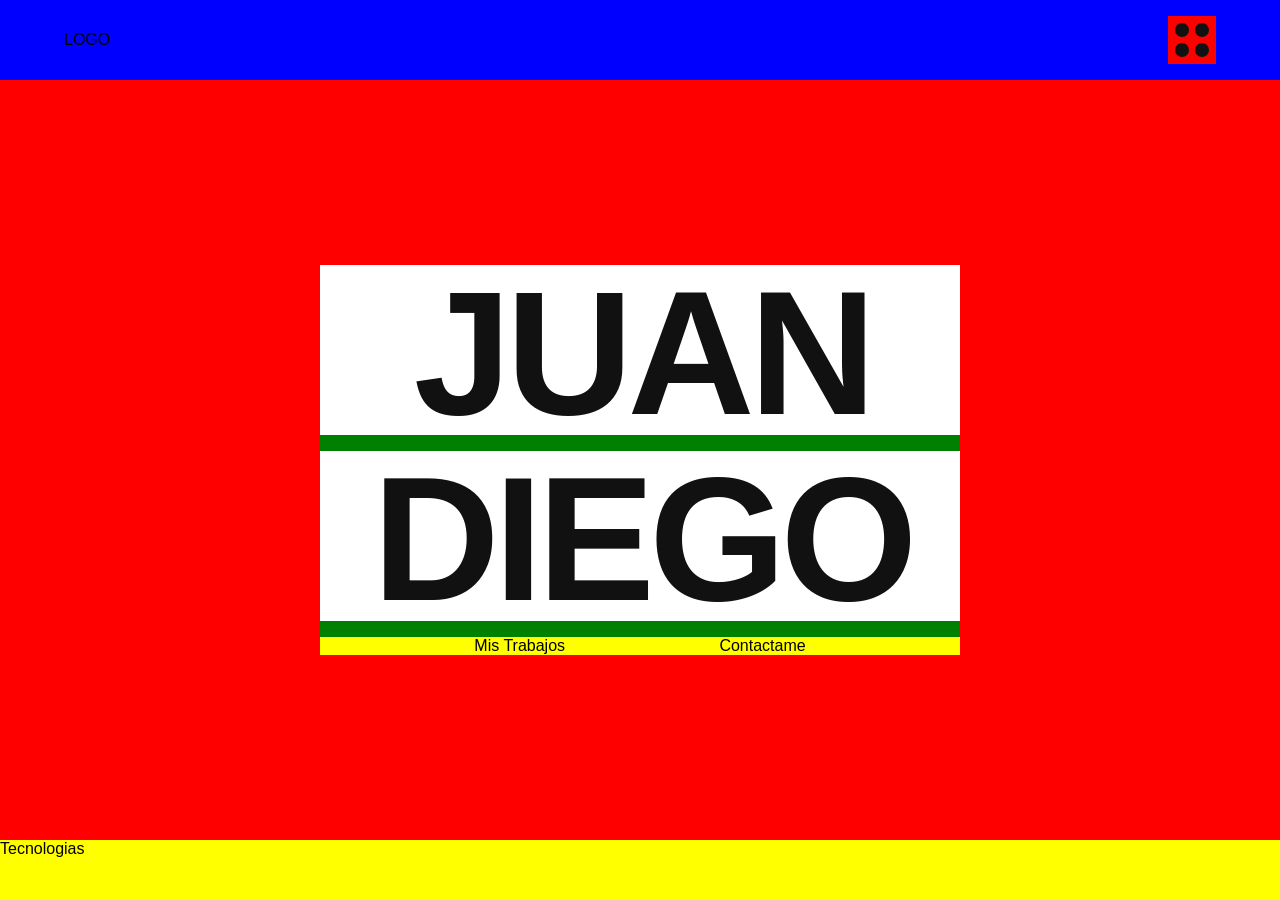
==== sin-framework/index.html @ 3282c0d7 "sin framework icono menu" ====
<!DOCTYPE html>
<html lang="es-CO">

<head>
    <meta charset="UTF-8">
    <meta name="viewport" content="width=device-width, initial-scale=1.0">
    <title>Portafolio</title>
    <!-- CSS personalizado -->
    <link rel="stylesheet" href="css/custom.css">
    <link rel="stylesheet" href="css/menuStyle.css">
</head>

<body>
    <header>
        <div id="logo">
            <p>LOGO</p>
        </div>
        <div id="icono-menu">
            <span class="circle-left-top"></span>
            <span class="circle-right-top"></span>
            <span class="circle-left-bottom"></span>
            <span class="circle-right-bottom"></span>
        </div>
    </header>
    <div class="container">
        <div class="home">
            <div class="letras letras-top">
                <div>J</div>
                <div>U</div>
                <div>A</div>
                <div>N</div>
            </div>
            <div class="letras letras-bottom">
                <div>D</div>
                <div>I</div>
                <div>E</div>
                <div>G</div>
                <div>O</div>
            </div>
            <div class="opciones-home">
                <div>Mis Trabajos</div>
                <div>Contactame</div>
            </div>
        </div>
    </div>
    <footer>
        <p>Tecnologias</p>
    </footer>
</body>

</html>
---- sin-framework/css/custom.css ----
* {
    margin: 0;
    padding: 0;
    box-sizing: border-box;
    font-family: 'Arial', sans-serif;
}

header {
    height: 80px;
    background-color: blue;
    padding: 0 5%;
    display: flex;
    justify-content: space-between;
    align-items: center;
}

.container {
    height: calc(100vh - 80px - 60px);
    width: 100vw;
    background-color: red;

    display: flex;
    justify-content: center;
    align-items: center;
}

.home {
    height: 390px;
    width: 50%;
    background-color: green;

    display: flex;
    flex-direction: column;
    justify-content: center;
    align-items: center;
    gap: 1rem;
}

.letras {
    height: 100%;
    width: 100%;
    background-color: white;

    text-align: center;
    overflow: hidden;
}

.letras div {
    
    font-size: 11rem;
    line-height: 1;
    
    font-weight: 900;
    letter-spacing: -10px;
    color: #111;

    display: inline-block;
}

.opciones-home {
    background-color: yellow;
    width: 100%;
    display: flex;
    justify-content: space-evenly;
    align-items: center;
}

footer {
    height: 60px;
    width: 100vw;
    background-color: yellow;
    position: absolute;
}
---- sin-framework/css/menuStyle.css ----
#icono-menu {
    width: 48px;
    height: 48px;
    position: relative;
    cursor: pointer;
    background-color: red;
}

#icono-menu span {
    position: absolute;
    width: 14px;
    height: 14px;
    border-radius: 50%;
    background-color: #111;

    transform-origin: center;
    transition: transform 0.5s cubic-bezier(.3, .9, .3, .9);
}

/* Posiciones iniciales */
.circle-left-top {
    top: 7px;
    left: 7px;
}

.circle-right-top {
    top: 7px;
    right: 7px;
}

.circle-left-bottom {
    bottom: 7px;
    left: 7px;
}

.circle-right-bottom {
    bottom: 7px;
    right: 7px;
}

/* Animación con el Hover */
#icono-menu:hover .circle-left-top {
    transition-delay: 0.025s;
    transform: translate(142%, 142%);
}

#icono-menu:hover .circle-right-top {
    transition-delay: 0.05s;
    transform: translate(-142%, 142%);
}

#icono-menu:hover .circle-left-bottom {
    transition-delay: 0s;
    transform: translate(142%, -142%);
}

#icono-menu:hover .circle-right-bottom {
    transition-delay: 0.075s;
    transform: translate(-142%, -142%);
}

/* Animación cuando se quita el Hover */
#icono-menu:not(:hover) .circle-left-top {
    transition-delay: 0.075s;
    transform: translate(0, 0);
}

#icono-menu:not(:hover) .circle-right-top {
    transition-delay: 0.05s;
    transform: translate(0, 0);
}

#icono-menu:not(:hover) .circle-left-bottom {
    transition-delay: 0s;
    transform: translate(0, 0);
}

#icono-menu:not(:hover) .circle-right-bottom {
    transition-delay: 0.075s;
    transform: translate(0, 0);
}
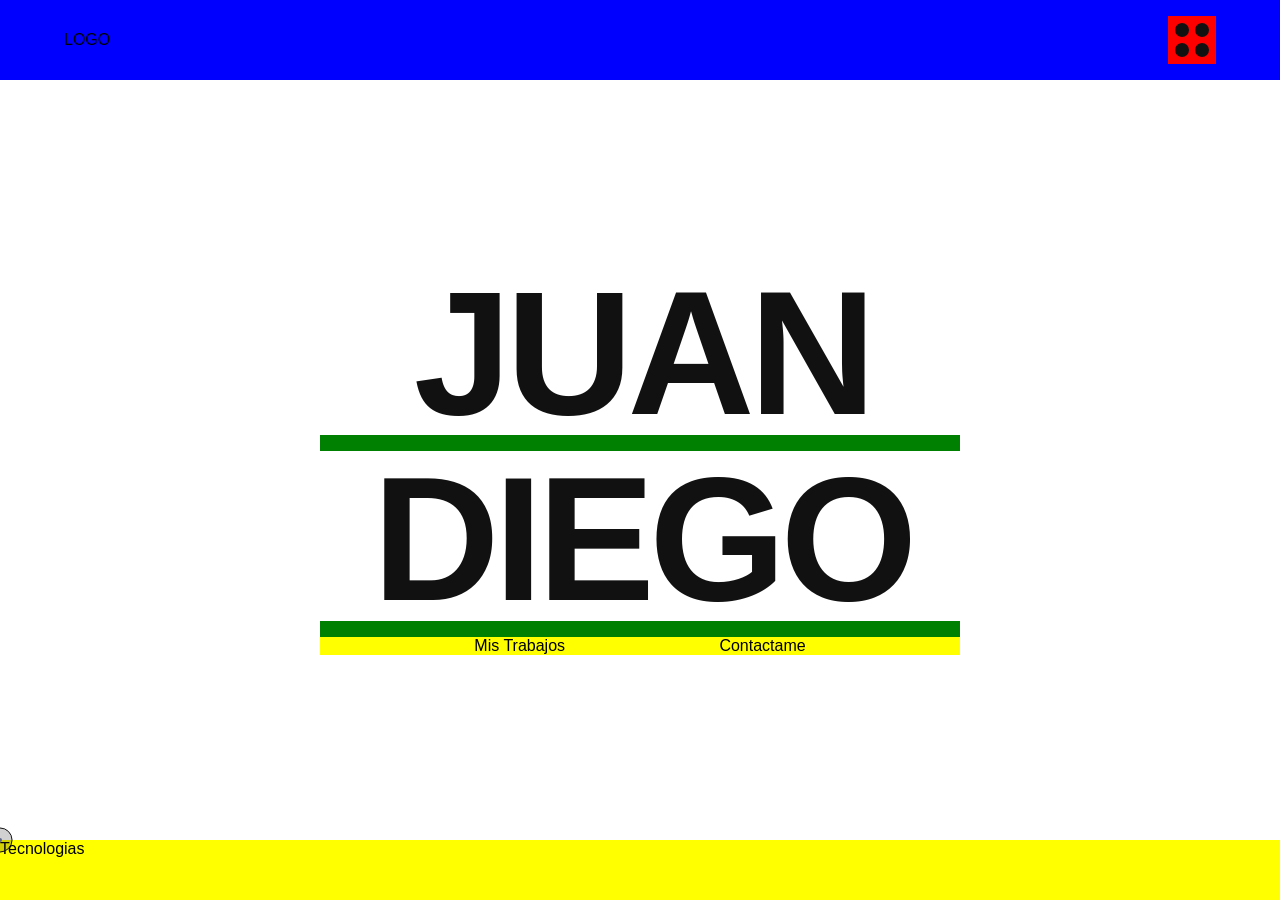
==== commit 4f3ee78d: "sin framework cursor" ====
--- a/sin-framework/index.html
+++ b/sin-framework/index.html
@@ -8,6 +8,7 @@
     <!-- CSS personalizado -->
     <link rel="stylesheet" href="css/custom.css">
     <link rel="stylesheet" href="css/menuStyle.css">
+    <link rel="stylesheet" href="css/cursorStyle.css">
 </head>
 
 <body>
@@ -46,6 +47,11 @@
     <footer>
         <p>Tecnologias</p>
     </footer>
+
+    <div class="cursor dot"></div>
+    <div class="cursor border"></div>
+    <div class="cursor inner"></div>
+    <script src="js/animaciones/cursorAnimacion.js"></script>
 </body>
 
 </html>
--- a/sin-framework/css/custom.css
+++ b/sin-framework/css/custom.css
@@ -3,6 +3,7 @@
     padding: 0;
     box-sizing: border-box;
     font-family: 'Arial', sans-serif;
+    cursor: none;
 }
 
 header {
@@ -17,7 +18,6 @@
 .container {
     height: calc(100vh - 80px - 60px);
     width: 100vw;
-    background-color: red;
 
     display: flex;
     justify-content: center;
--- a/sin-framework/css/cursorStyle.css
+++ b/sin-framework/css/cursorStyle.css
@@ -0,0 +1,25 @@
+.cursor {
+    height: 25px;
+    width: 25px;
+    border-radius: 50%;
+    position: fixed;
+    transform: translate(-50%, -50%);
+}
+
+.dot {
+    height: 4px;
+    width: 4px;
+    border-radius: 50%;
+    position: fixed;
+    background-color: rgb(96, 104, 135);
+    z-index: 10000;
+}
+
+.border {
+    border: 1px solid rgb(25, 25, 25);
+}
+
+.inner {
+    background-color: rgba(25, 25, 25, .2);
+    transition: 200ms ease-out;
+}
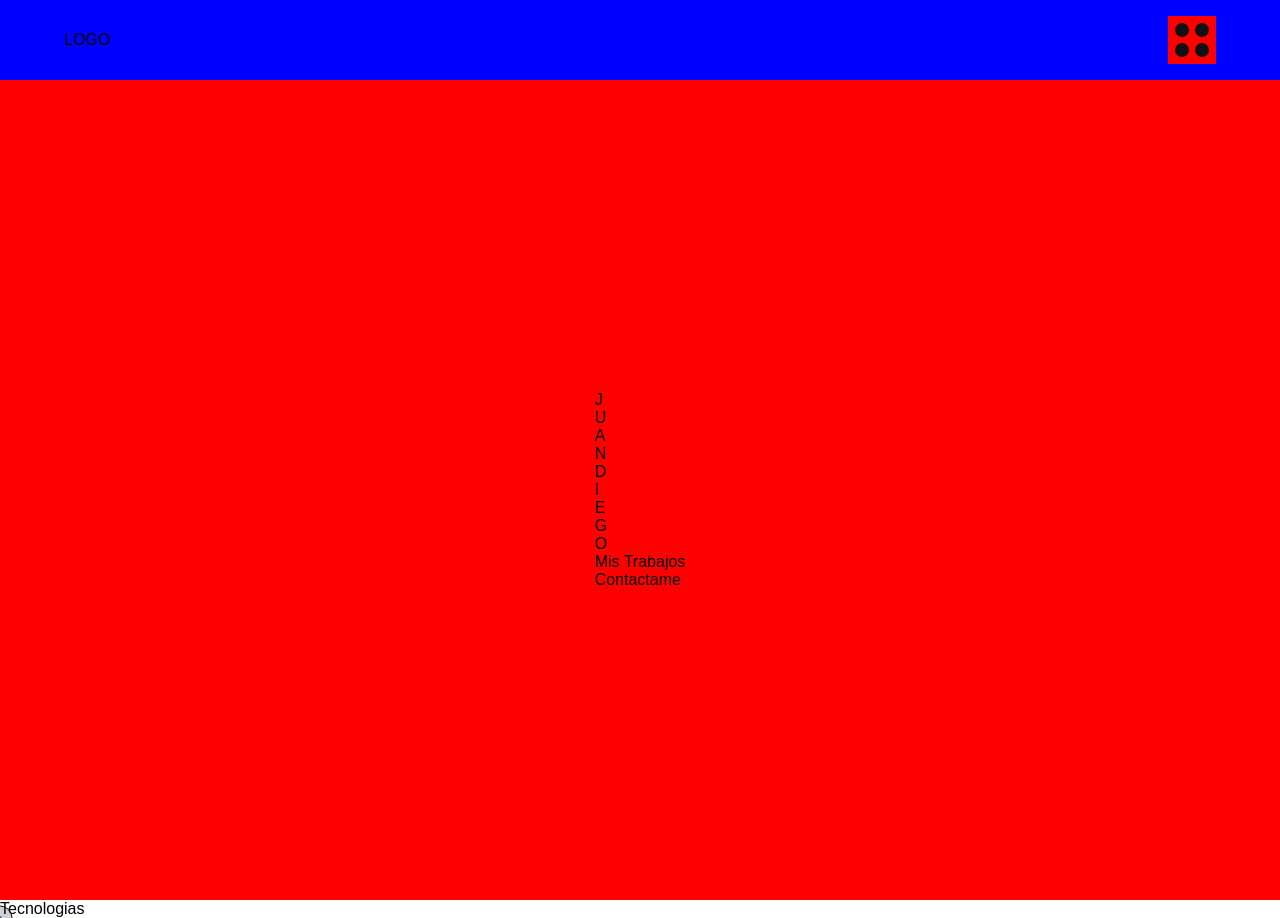
==== commit 81e5684d: "Contact v1" ====
--- a/sin-framework/index.html
+++ b/sin-framework/index.html
@@ -6,7 +6,7 @@
     <meta name="viewport" content="width=device-width, initial-scale=1.0">
     <title>Portafolio</title>
     <!-- CSS personalizado -->
-    <link rel="stylesheet" href="css/custom.css">
+    <link rel="stylesheet" href="css/contactStyle.css">
     <link rel="stylesheet" href="css/menuStyle.css">
     <link rel="stylesheet" href="css/cursorStyle.css">
 </head>
--- a/sin-framework/css/contactStyle.css
+++ b/sin-framework/css/contactStyle.css
@@ -0,0 +1,73 @@
+* {
+    margin: 0;
+    padding: 0;
+    box-sizing: border-box;
+    font-family: 'Arial', sans-serif;
+}
+
+header {
+    height: 80px;
+    background-color: blue;
+    padding: 0 5%;
+    display: flex;
+    justify-content: space-between;
+    align-items: center;
+}
+
+.container {
+    height: calc(100vh - 80px);
+    width: 100vw;
+    background-color: red;
+    display: flex;
+    flex-direction: column;
+    justify-content: center;
+    align-items: center;
+}
+
+.container-body{
+    width: 80%;
+    height: 87%;
+    background-color: green;
+}
+
+#header-contact{
+    width: 100%;
+    height: 11%;
+    background-color: aliceblue;
+}
+
+.header-text{
+    display: flex;
+    align-items:center;
+    width: 100%;
+    height: 90%;
+    font-size: 2.6rem;
+    font-weight: 400;
+}
+
+.header-divide{
+    background-color: black;
+    width: 100%;
+    height: 10%;
+    border-radius: 2px 0 4px 2px;
+}
+
+.body-contact{
+    width: 100%;
+    height: 89%;
+    display: flex;
+    flex-direction: row;
+    background-color: antiquewhite;
+}
+
+.form-contact{
+    width: 50%;
+    height: 100%;
+    background-color: blue;
+}
+
+.send-contact{
+    width: 50%;
+    height: 100%;
+    background-color: brown;
+}
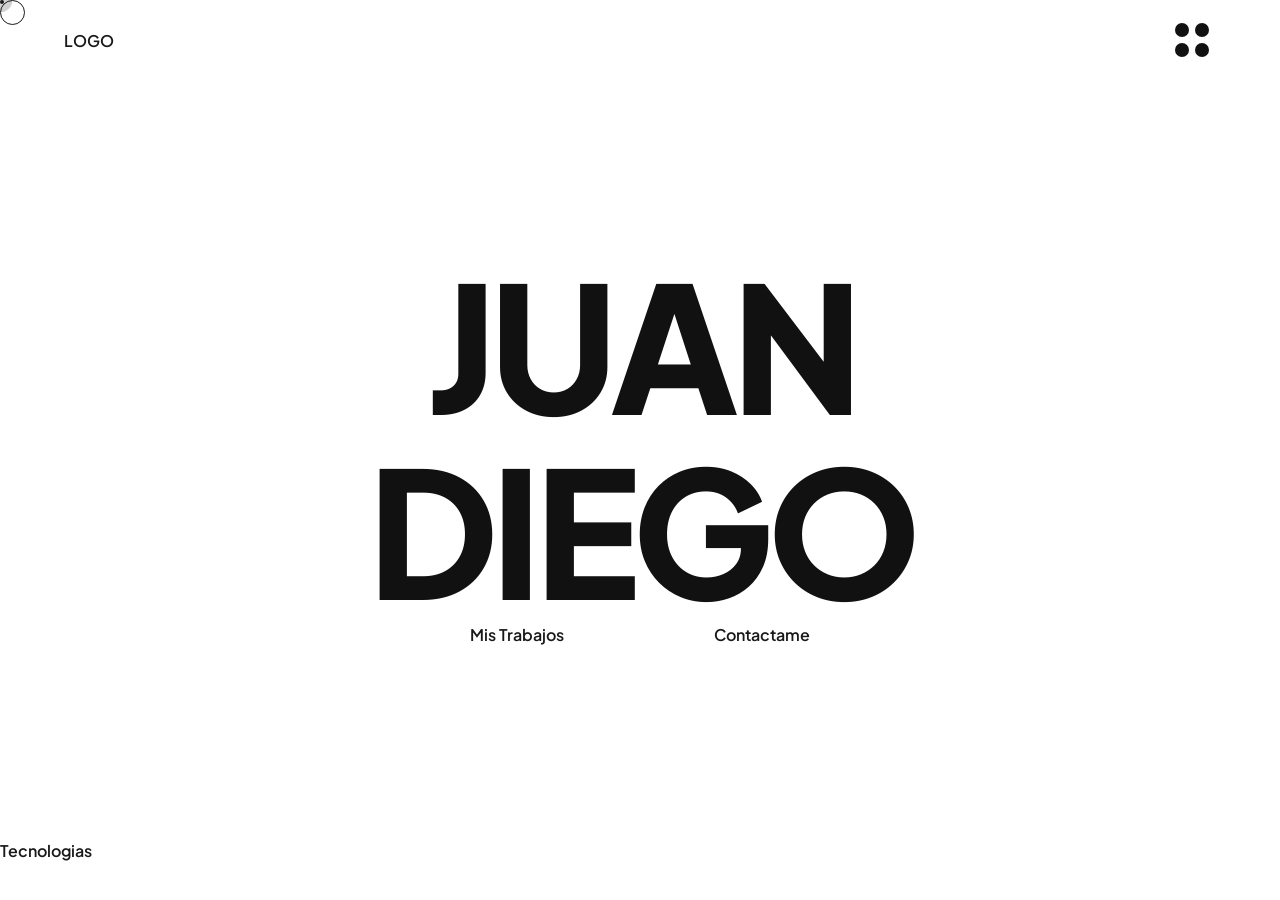
==== commit 563a1d14: "sin framework menu" ====
--- a/sin-framework/index.html
+++ b/sin-framework/index.html
@@ -6,12 +6,19 @@
     <meta name="viewport" content="width=device-width, initial-scale=1.0">
     <title>Portafolio</title>
     <!-- CSS personalizado -->
-    <link rel="stylesheet" href="css/contactStyle.css">
+    <link rel="stylesheet" href="css/custom.css">
     <link rel="stylesheet" href="css/menuStyle.css">
     <link rel="stylesheet" href="css/cursorStyle.css">
+    <link rel="preconnect" href="https://fonts.googleapis.com">
+    <link rel="preconnect" href="https://fonts.gstatic.com" crossorigin>
+    <link href="https://fonts.googleapis.com/css2?family=Plus+Jakarta+Sans:ital,wght@0,200..800;1,200..800&display=swap"
+        rel="stylesheet">
 </head>
 
 <body>
+    <div class="cursor-dot"></div>
+    <div class="cursor border"></div>
+    <div class="cursor-inner"></div>
     <header>
         <div id="logo">
             <p>LOGO</p>
@@ -23,7 +30,49 @@
             <span class="circle-right-bottom"></span>
         </div>
     </header>
-    <div class="container">
+    <nav id="menu" class="container-menu">
+        <div class="container-opciones">
+            <div class="container-opcion">
+                <div class="opcion">
+                    <img src="" alt="">
+                    <span class="opcion-text">Inicio</span>
+                </div>
+            </div>
+            <div class="container-opcion">
+                <div class="opcion">
+                    <img src="" alt="">
+                    <span class="opcion-text">Trabajos</span>
+                </div>
+            </div>
+            <div class="container-opcion">
+                <div class="opcion">
+                    <img src="" alt="">
+                    <span class="opcion-text">Sobre Mí</span>
+                </div>
+
+            </div>
+            <div class="container-opcion">
+                <div class="opcion">
+                    <img src="" alt="">
+                    <span class="opcion-text">Contáctame</span>
+                </div>
+
+            </div>
+            <div class="container-redes">
+                <a href=""></a>
+                <a href=""></a>
+                <a href=""></a>
+            </div>
+        </div>
+        <div class="footer-menu">
+            <span class="text-small nav-details visible">Diseñado &amp; Desarrollado por Diego Pérez y Paula Muñoz</span>
+            <span class="text-small nav-details visible">
+                © 
+                2025
+            </span>
+        </div>
+    </nav>
+    <div id="home" class="container-home">
         <div class="home">
             <div class="letras letras-top">
                 <div>J</div>
@@ -47,11 +96,8 @@
     <footer>
         <p>Tecnologias</p>
     </footer>
-
-    <div class="cursor dot"></div>
-    <div class="cursor border"></div>
-    <div class="cursor inner"></div>
     <script src="js/animaciones/cursorAnimacion.js"></script>
+    <script src="js/funcionalidades/menuFuncionalidad.js"></script>
 </body>
 
 </html>
--- a/sin-framework/css/custom.css
+++ b/sin-framework/css/custom.css
@@ -0,0 +1,163 @@
+* {
+    margin: 0;
+    padding: 0;
+    box-sizing: border-box;
+    font-family: "Plus Jakarta Sans", sans-serif;
+    font-weight: 600;
+    color: #191919;
+}
+
+header {
+    position: fixed;
+    top: 0;
+    left: 0;
+    height: 80px;
+    width: 100vw;
+    padding: 0 5%;
+    display: flex;
+    justify-content: space-between;
+    align-items: center;
+    z-index: 9999;
+}
+
+#menu {
+    position: fixed;
+    height: 100vh;
+    width: 100vw;
+
+    display: flex;
+    justify-content: center;
+    align-items: center;
+
+    opacity: 0;
+    backdrop-filter: blur(0);
+}
+
+#menu.visible {
+    opacity: 1;
+    backdrop-filter: blur(100px);
+    z-index: 14;
+}
+    
+
+.container-opciones {
+    height: 386px;
+    width: 60%;
+    max-width: 1320px;
+
+    display: flex;
+    flex-direction: column;
+    gap: 1rem;
+}
+
+.container-opcion {
+    height: 71px;
+    padding-left: .5rem;
+    display: flex;
+    align-items: center;
+}
+
+.opcion {
+    display: flex;
+    align-items: center;
+    gap: 0.5rem;
+    cursor: pointer;
+    position: relative;
+}
+
+.opcion:before {
+    content: "";
+    position: absolute;
+    width: 100%;
+    height: 25%;
+    border-radius: 6px 0 6px 6px;
+    padding-right: 1rem;
+    background-color: rgba(25, 25, 25, .2);
+    bottom: 22%;
+    left: -.5rem;
+    transform-origin: right;
+    transform: scaleX(0);
+    transition: transform 0.5s;
+}
+
+.opcion:hover:before {
+    transform-origin: left;
+    transform: scaleX(1);
+}
+
+.opcion:hover .opcion-text {
+    color: rgb(255, 102, 99);
+}
+
+.opcion-text {
+    font-size: 3.5rem;
+    text-transform: uppercase;
+}
+
+.footer-menu {
+    position: absolute;
+    display: flex;
+    gap: 0.25rem;
+    bottom: 5%;
+    right: 5%;
+}
+
+.footer-menu span {
+    font-size: 1rem;
+}
+
+#home {
+    position: fixed;
+    height: 100vh;
+    width: 100vw;
+
+    display: flex;
+    justify-content: center;
+    align-items: center;
+}
+
+.home {
+    height: 390px;
+    width: 50%;
+
+    display: flex;
+    flex-direction: column;
+    justify-content: center;
+    align-items: center;
+    gap: 1rem;
+}
+
+.letras {
+    height: 100%;
+    width: 100%;
+
+    text-align: center;
+    overflow: hidden;
+}
+
+.letras div {
+    font-size: 11rem;
+    line-height: 1;
+
+    font-weight: 900;
+    letter-spacing: -10px;
+    color: #111;
+
+    display: inline-block;
+}
+
+.opciones-home {
+    width: 100%;
+    display: flex;
+    justify-content: space-evenly;
+    align-items: center;
+}
+
+footer {
+    display: fixed;
+    height: 60px;
+    width: 100vw;
+    position: absolute;
+    bottom: 0;
+    left: 0;
+}
--- a/sin-framework/css/menuStyle.css
+++ b/sin-framework/css/menuStyle.css
@@ -3,7 +3,6 @@
     height: 48px;
     position: relative;
     cursor: pointer;
-    background-color: red;
 }
 
 #icono-menu span {
--- a/sin-framework/css/cursorStyle.css
+++ b/sin-framework/css/cursorStyle.css
@@ -1,25 +1,44 @@
 .cursor {
+    height: 25px;
+    width: 25px;
+    border: 1px solid rgb(25, 25, 25);
+    border-radius: 50%;
+    position: fixed;
+    pointer-events: none;
+    background-color: transparent;
+    transition: background-color 0.5s, width 0.3s, height 0.3s;
+    z-index: 1000;
+}
+
+.cursor-dot {
+    height: 4px;
+    width: 4px;
+    border-radius: 50%;
+    position: fixed;
+    pointer-events: none;
+    background-color: rgb(25, 25, 25);
+    z-index: 9999;
+}
+
+.cursor-inner {
     height: 25px;
     width: 25px;
     border-radius: 50%;
     position: fixed;
-    transform: translate(-50%, -50%);
+    background-color: rgba(25, 25, 25, .2);
+    pointer-events: none;
 }
 
-.dot {
-    height: 4px;
-    width: 4px;
-    border-radius: 50%;
-    position: fixed;
-    background-color: rgb(96, 104, 135);
-    z-index: 10000;
+/* Efecto hover */
+.cursor.active {
+    height: 50px;
+    width: 50px;
+    border: none;
+    background-color: rgba(25, 25, 25, .2);
+    
+    pointer-events: none;
 }
 
-.border {
-    border: 1px solid rgb(25, 25, 25);
-}
-
-.inner {
-    background-color: rgba(25, 25, 25, .2);
-    transition: 200ms ease-out;
+.cursor-dot.active, .cursor-inner.active {
+    display: none;
 }
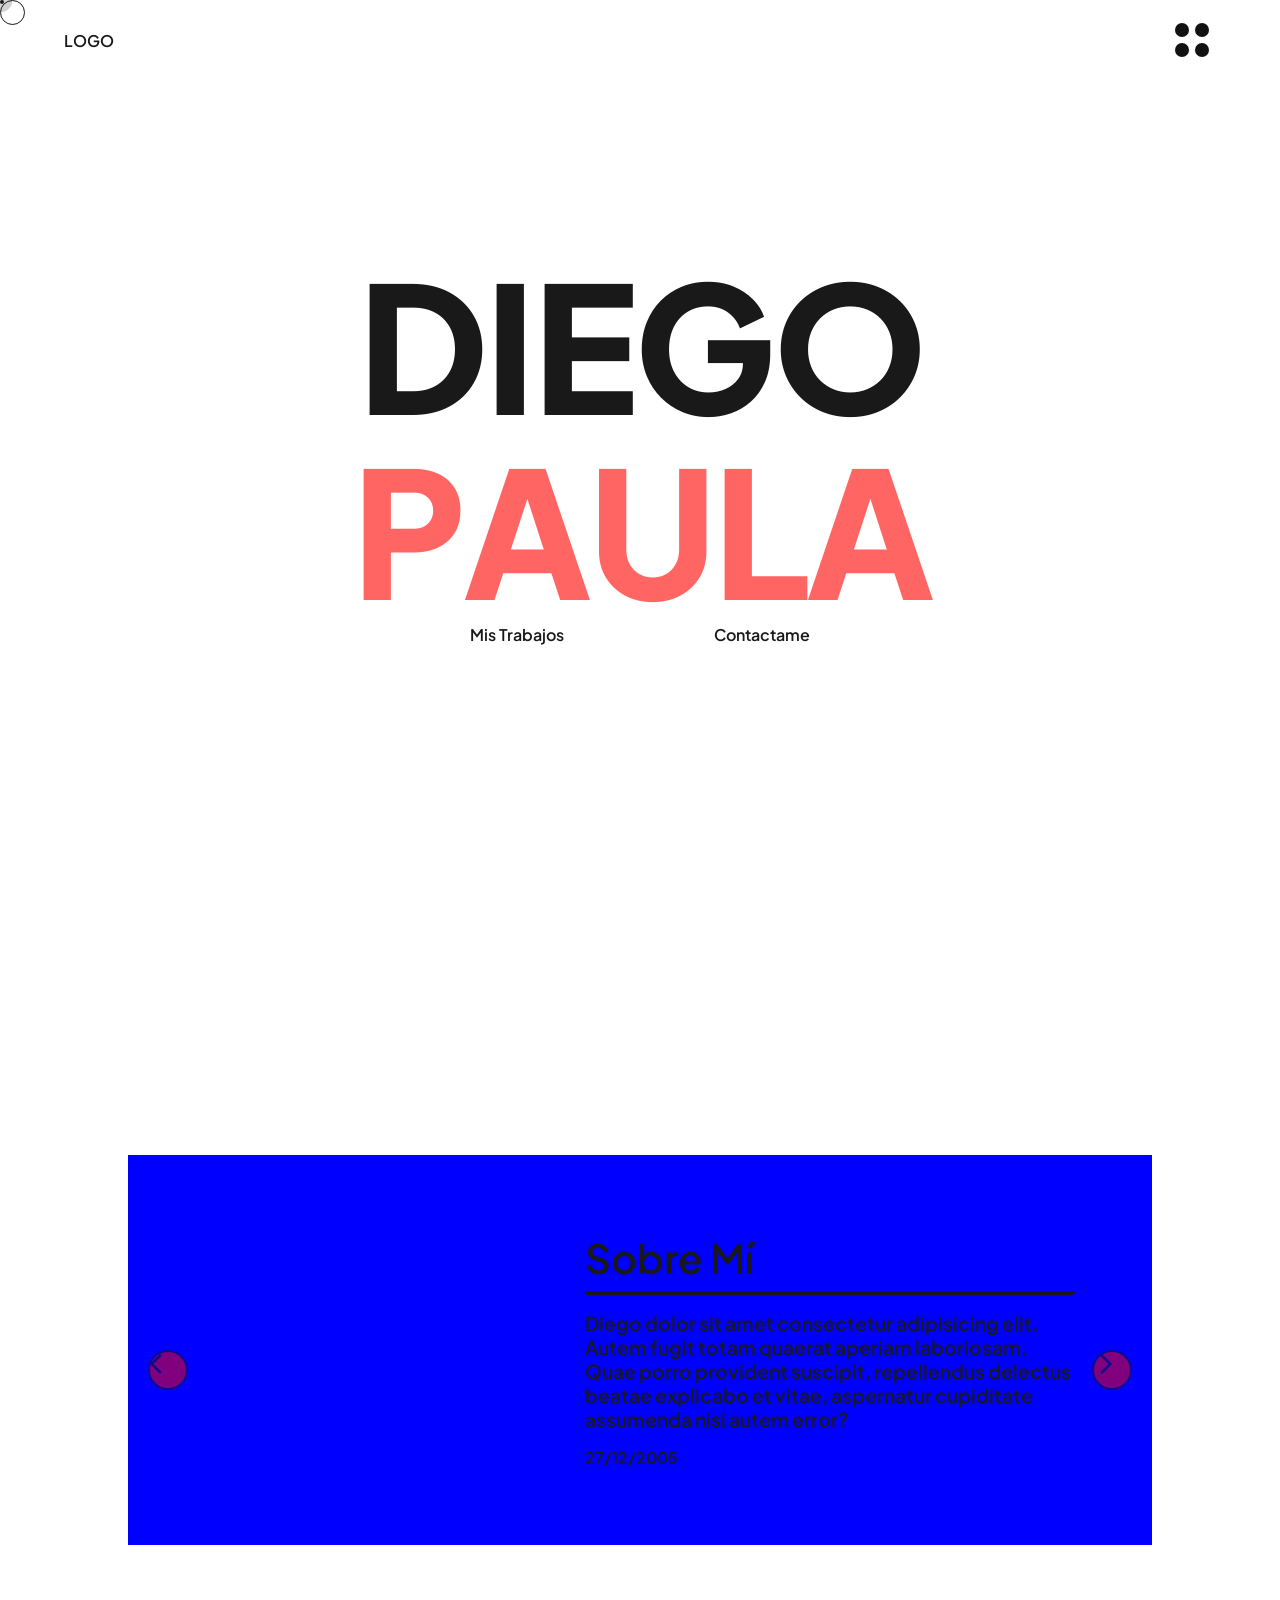
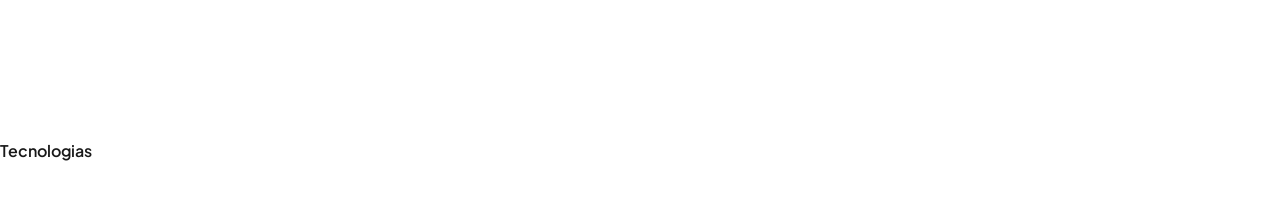
==== commit 969cb089: "sin-framework sobre mi" ====
--- a/sin-framework/index.html
+++ b/sin-framework/index.html
@@ -13,6 +13,10 @@
     <link rel="preconnect" href="https://fonts.gstatic.com" crossorigin>
     <link href="https://fonts.googleapis.com/css2?family=Plus+Jakarta+Sans:ital,wght@0,200..800;1,200..800&display=swap"
         rel="stylesheet">
+    <link rel="stylesheet"
+      href="https://fonts.googleapis.com/css2?family=Material+Symbols+Outlined:opsz,wght,FILL,GRAD@20..48,100..700,0..1,-50..200" />
+
+
 </head>
 
 <body>
@@ -41,20 +45,27 @@
             <div class="container-opcion">
                 <div class="opcion">
                     <img src="" alt="">
-                    <span class="opcion-text">Trabajos</span>
+                    <span class="opcion-text">Estudios</span>
                 </div>
             </div>
             <div class="container-opcion">
                 <div class="opcion">
                     <img src="" alt="">
-                    <span class="opcion-text">Sobre Mí</span>
+                    <span class="opcion-text">Pasatiempos</span>
                 </div>
 
             </div>
             <div class="container-opcion">
                 <div class="opcion">
                     <img src="" alt="">
-                    <span class="opcion-text">Contáctame</span>
+                    <span class="opcion-text">Proyectos</span>
+                </div>
+
+            </div>
+            <div class="container-opcion">
+                <div class="opcion">
+                    <img src="" alt="">
+                    <span class="opcion-text">Contáctanos</span>
                 </div>
 
             </div>
@@ -65,33 +76,106 @@
             </div>
         </div>
         <div class="footer-menu">
-            <span class="text-small nav-details visible">Diseñado &amp; Desarrollado por Diego Pérez y Paula Muñoz</span>
+            <span class="text-small nav-details visible">Desarrollado por Diego Pérez &amp; Paula Muñoz</span>
             <span class="text-small nav-details visible">
-                © 
+                ©
                 2025
             </span>
         </div>
     </nav>
-    <div id="home" class="container-home">
-        <div class="home">
-            <div class="letras letras-top">
-                <div>J</div>
-                <div>U</div>
-                <div>A</div>
-                <div>N</div>
+    <div id="inicio" class="container-inicio">
+        <section class="section-home">
+            <div class="content-home">
+                <div class="letras letras-top">
+                    <div>D</div>
+                    <div>I</div>
+                    <div>E</div>
+                    <div>G</div>
+                    <div>O</div>
+                </div>
+                <div class="letras letras-bottom">
+                    <div>P</div>
+                    <div>A</div>
+                    <div>U</div>
+                    <div>L</div>
+                    <div>A</div>
+                </div>
+                <div class="opciones-home">
+                    <div>Mis Trabajos</div>
+                    <div>Contactame</div>
+                </div>
             </div>
-            <div class="letras letras-bottom">
-                <div>D</div>
-                <div>I</div>
-                <div>E</div>
-                <div>G</div>
-                <div>O</div>
+        </section>
+        <section class="section-about">
+            <div class="content-about">
+                <div class="carrusel">
+                    <input id="slide1" type="radio" name="group" checked>
+                    <input id="slide2" type="radio" name="group">
+                    <span class="material-symbols-outlined">
+                        arrow_back_ios
+                    </span>
+                    <span class="material-symbols-outlined">
+                        arrow_forward_ios
+                    </span>
+
+                    </span>
+                    <div class="slider">
+                        <div class="slide slide1" for="slide1">
+                            <div class="content-slide">
+                                <div class="about-img img-diego"></div>
+                                <div class="about-info info-diego">
+                                    <div class="info-header">
+                                        <p class="info-header-text">
+                                            Sobre Mí
+                                        </p>
+                                        <div class="header-divider"></div>
+                                    </div>
+                                    <div class="info-body">
+                                        <p class="info-body-text">
+                                            Diego dolor sit amet consectetur adipisicing elit. Autem fugit totam quaerat
+                                            aperiam laboriosam. Quae porro provident suscipit, repellendus delectus
+                                            beatae
+                                            explicabo et vitae, aspernatur cupiditate assumenda nisi autem error?
+                                        </p>
+                                    </div>
+                                    <div class="info-nacimiento">
+                                        <p class="info-nacimiento-text">
+                                            27/12/2005
+                                        </p>
+                                    </div>
+                                </div>
+                            </div>
+                        </div>
+                        <div class="slide slide2" for="slide2">
+                            <div class="content-slide">
+                                <div class="about-img img-paula"></div>
+                                <div class="about-info info-paula">
+                                    <div class="info-header">
+                                        <p class="info-header-text">
+                                            Sobre Mí
+                                        </p>
+                                        <div class="header-divider"></div>
+                                    </div>
+                                    <div class="info-body">
+                                        <p class="info-body-text">
+                                            Paula dolor sit amet consectetur adipisicing elit. Autem fugit totam quaerat
+                                            aperiam laboriosam. Quae porro provident suscipit, repellendus delectus
+                                            beatae
+                                            explicabo et vitae, aspernatur cupiditate assumenda nisi autem error?
+                                        </p>
+                                    </div>
+                                    <div class="info-nacimiento">
+                                        <p class="info-nacimiento-text">
+                                            06/07/2004
+                                        </p>
+                                    </div>
+                                </div>
+                            </div>
+                        </div>
+                    </div>
+                </div>
             </div>
-            <div class="opciones-home">
-                <div>Mis Trabajos</div>
-                <div>Contactame</div>
-            </div>
-        </div>
+        </section>
     </div>
     <footer>
         <p>Tecnologias</p>
--- a/sin-framework/css/custom.css
+++ b/sin-framework/css/custom.css
@@ -5,6 +5,8 @@
     font-family: "Plus Jakarta Sans", sans-serif;
     font-weight: 600;
     color: #191919;
+    cursor: none;
+    position: relative;
 }
 
 header {
@@ -12,7 +14,7 @@
     top: 0;
     left: 0;
     height: 80px;
-    width: 100vw;
+    width: 100%;
     padding: 0 5%;
     display: flex;
     justify-content: space-between;
@@ -38,7 +40,7 @@
     backdrop-filter: blur(100px);
     z-index: 14;
 }
-    
+
 
 .container-opciones {
     height: 386px;
@@ -106,17 +108,24 @@
     font-size: 1rem;
 }
 
-#home {
-    position: fixed;
+#inicio {
+    position: relative;
+    height: 200vh;
+    width: 100%;
+}
+
+/*Inicio Section Home Estilos*/
+
+.section-home {
+    width: 100%;
     height: 100vh;
-    width: 100vw;
-
-    display: flex;
-    justify-content: center;
-    align-items: center;
-}
-
-.home {
+
+    display: flex;
+    justify-content: center;
+    align-items: center;
+}
+
+.content-home {
     height: 390px;
     width: 50%;
 
@@ -140,24 +149,171 @@
     line-height: 1;
 
     font-weight: 900;
-    letter-spacing: -10px;
-    color: #111;
+    letter-spacing: -6px;
 
     display: inline-block;
 }
 
+.letras-bottom div {
+    color: rgb(255, 102, 99);
+}
+
 .opciones-home {
     width: 100%;
     display: flex;
     justify-content: space-evenly;
     align-items: center;
 }
+
+/*Fin Section Home Estilos*/
+/*------------------------------------*/
+/*Inicio Section About Estilos*/
+.section-about {
+    width: 100%;
+    height: 100vh;
+
+    display: flex;
+    justify-content: center;
+    align-items: center;
+}
+
+.content-about {
+    height: 390px;
+    width: 80%;
+
+    display: flex;
+    flex-direction: column;
+    justify-content: center;
+    align-items: center;
+    gap: 1rem;
+}
+
+/*Inicio Carrusel Estilos*/
+.carrusel {
+    position: relative;
+    height: 100%;
+    width: 100%;
+    display: flex;
+    justify-content: center;
+    align-items: center;
+    background-color: blue;
+}
+
+.carrusel input {
+    appearance: none;
+}
+
+.carrusel span {
+    position: absolute;
+    width: 40px;
+    height: 40px;
+    background: red;
+    opacity: 0.5;
+    border-radius: 50%;
+    border: 2px solid #191919;
+    transition: background-color 0.5s;
+    z-index: 10000;
+}
+
+.carrusel span:nth-of-type(1) {
+    top: 50%;
+    left: 2%;
+    
+}
+
+.carrusel span:nth-of-type(2) {
+    top: 50%;
+    right: 2%;
+}
+
+.carrusel .slider {
+    position: absolute;
+    top: 0;
+    left: 0;
+    width: 100%;
+    height: 100%;
+}
+
+.carrusel .slider .slide {
+    position: absolute;
+    top: 0;
+    left: 0;
+    width: 100%;
+    height: 100%;
+    display: flex;
+    justify-content: center;
+    align-items: center;
+}
+
+.carrusel .slider .slide1 {
+    clip-path: circle(0% at 95% 50%);
+    transition: 1.5s;
+    transition-delay: 0s;
+}
+
+.carrusel .slider .slide2 {
+    clip-path: circle(0% at 5% 50%);
+    transition: 1.5s;
+    transition-delay: 0s;
+}
+
+.carrusel input:nth-child(2):checked ~ .slider .slide:nth-child(2) {
+    clip-path: circle(100% at 50% 50%);
+    transition-delay: 1s;
+}
+
+.carrusel input:nth-child(1):checked ~ .slider .slide:nth-child(1) {
+    clip-path: circle(100% at 50% 50%);
+    transition-delay: 1s;
+}
+/*Fin Carrusel Estilos*/
+
+.content-slide {
+    width: 85%;
+    height: 100%;
+    display: flex;
+    align-items: center;
+    
+    gap: 2rem;
+}
+
+.about-img {
+    width: 40%;
+    height: 100%;
+}
+
+.about-info {
+    display: flex;
+    flex-direction: column;
+    justify-content: center;
+    gap: 1rem;
+    flex: 1;
+    height: 100%;
+}
+
+.info-header-text {
+    font-size: 2.5rem;
+    margin: 0 0 0.5rem;
+}
+
+.info-body-text {
+    font-size: 1.2rem;
+}
+
+.header-divider {
+    background-color: #191919;
+    height: 4px;
+    border-radius: 2px 0px 4px 2px;
+}
+
+
+/*Fin Section About Estilos*/
 
 footer {
     display: fixed;
     height: 60px;
-    width: 100vw;
-    position: absolute;
+    width: 100%;
     bottom: 0;
     left: 0;
+    position: absolute;
 }
--- a/sin-framework/css/menuStyle.css
+++ b/sin-framework/css/menuStyle.css
@@ -2,7 +2,6 @@
     width: 48px;
     height: 48px;
     position: relative;
-    cursor: pointer;
 }
 
 #icono-menu span {
--- a/sin-framework/css/cursorStyle.css
+++ b/sin-framework/css/cursorStyle.css
@@ -27,6 +27,7 @@
     position: fixed;
     background-color: rgba(25, 25, 25, .2);
     pointer-events: none;
+    z-index: 9999;
 }
 
 /* Efecto hover */
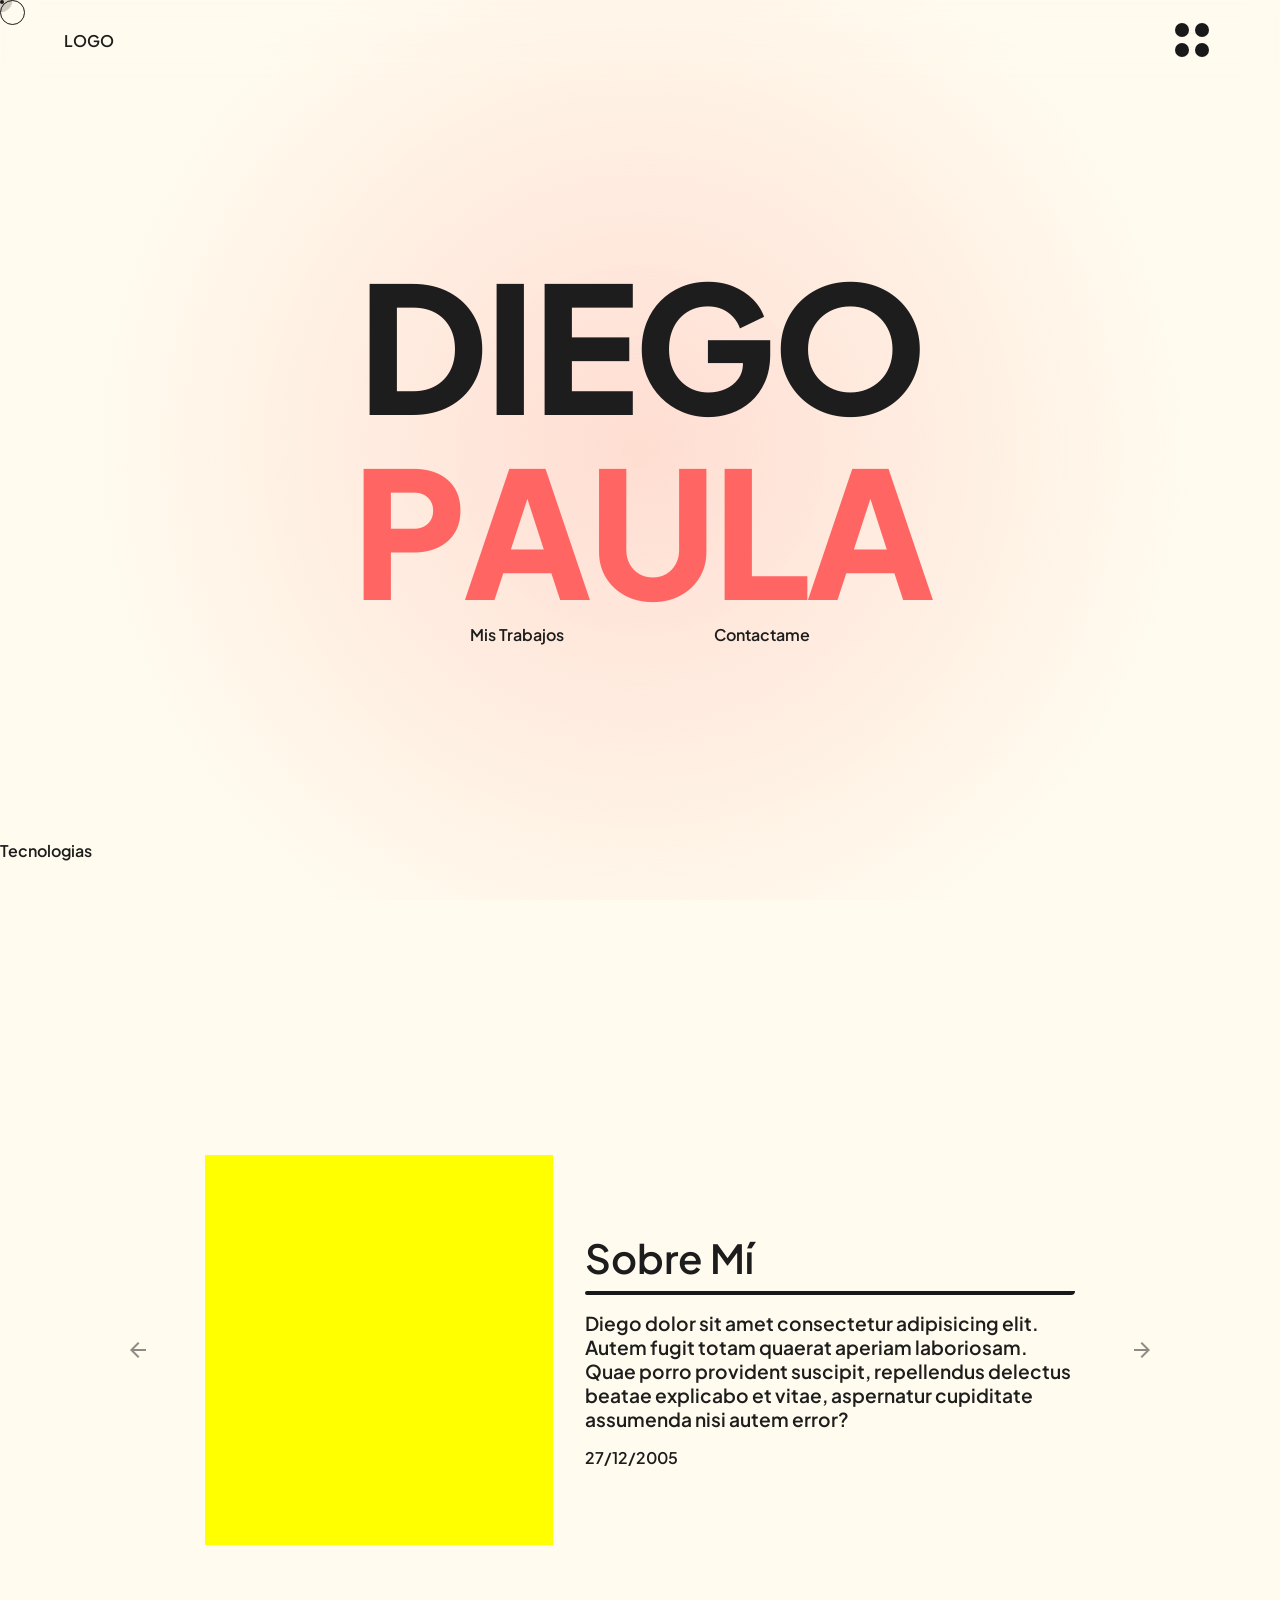
==== commit 49774eb2: "sin-framework proyectos" ====
--- a/sin-framework/index.html
+++ b/sin-framework/index.html
@@ -6,20 +6,20 @@
     <meta name="viewport" content="width=device-width, initial-scale=1.0">
     <title>Portafolio</title>
     <!-- CSS personalizado -->
-    <link rel="stylesheet" href="css/custom.css">
-    <link rel="stylesheet" href="css/menuStyle.css">
-    <link rel="stylesheet" href="css/cursorStyle.css">
+    <link rel="stylesheet" href="css/menu.css">
+    <link rel="stylesheet" href="css/header.css">
+    <link rel="stylesheet" href="css/cursor.css">
+    <link rel="stylesheet" href="css/inicio.css">
     <link rel="preconnect" href="https://fonts.googleapis.com">
     <link rel="preconnect" href="https://fonts.gstatic.com" crossorigin>
     <link href="https://fonts.googleapis.com/css2?family=Plus+Jakarta+Sans:ital,wght@0,200..800;1,200..800&display=swap"
         rel="stylesheet">
     <link rel="stylesheet"
-      href="https://fonts.googleapis.com/css2?family=Material+Symbols+Outlined:opsz,wght,FILL,GRAD@20..48,100..700,0..1,-50..200" />
-
-
+        href="https://fonts.googleapis.com/css2?family=Material+Symbols+Outlined:opsz,wght,FILL,GRAD@20..48,100..700,0..1,-50..200" />
 </head>
 
 <body>
+    <div class="background"></div>
     <div class="cursor-dot"></div>
     <div class="cursor border"></div>
     <div class="cursor-inner"></div>
@@ -37,42 +37,32 @@
     <nav id="menu" class="container-menu">
         <div class="container-opciones">
             <div class="container-opcion">
-                <div class="opcion">
-                    <img src="" alt="">
+                <a class="opcion" href="index.html">
                     <span class="opcion-text">Inicio</span>
-                </div>
+                </a>
             </div>
             <div class="container-opcion">
-                <div class="opcion">
-                    <img src="" alt="">
+                <a class="opcion" href="estudios.html">
                     <span class="opcion-text">Estudios</span>
-                </div>
+                </a>
             </div>
             <div class="container-opcion">
-                <div class="opcion">
-                    <img src="" alt="">
+                <a class="opcion" href="pasatiempos.html">
                     <span class="opcion-text">Pasatiempos</span>
-                </div>
+                </a>
 
             </div>
             <div class="container-opcion">
-                <div class="opcion">
-                    <img src="" alt="">
+                <a class="opcion" href="proyectos.html">
                     <span class="opcion-text">Proyectos</span>
-                </div>
+                </a>
 
             </div>
             <div class="container-opcion">
-                <div class="opcion">
-                    <img src="" alt="">
-                    <span class="opcion-text">Contáctanos</span>
-                </div>
+                <a class="opcion" href="contacto.html">
+                    <span class="opcion-text">Contacto</span>
+                </a>
 
-            </div>
-            <div class="container-redes">
-                <a href=""></a>
-                <a href=""></a>
-                <a href=""></a>
             </div>
         </div>
         <div class="footer-menu">
@@ -111,14 +101,16 @@
                 <div class="carrusel">
                     <input id="slide1" type="radio" name="group" checked>
                     <input id="slide2" type="radio" name="group">
-                    <span class="material-symbols-outlined">
-                        arrow_back_ios
-                    </span>
-                    <span class="material-symbols-outlined">
-                        arrow_forward_ios
-                    </span>
-
-                    </span>
+                    <label class="previo" for="slide1">
+                            <span class="material-symbols-outlined">
+                                arrow_back
+                            </span>
+                    </label>
+                    <label class="siguiente" for="slide2">
+                            <span class="material-symbols-outlined">
+                                arrow_forward
+                            </span>
+                    </label>
                     <div class="slider">
                         <div class="slide slide1" for="slide1">
                             <div class="content-slide">
@@ -183,5 +175,4 @@
     <script src="js/animaciones/cursorAnimacion.js"></script>
     <script src="js/funcionalidades/menuFuncionalidad.js"></script>
 </body>
-
 </html>
--- a/sin-framework/css/menu.css
+++ b/sin-framework/css/menu.css
@@ -0,0 +1,89 @@
+a {
+    text-decoration: none;
+}
+
+#menu {
+    position: fixed;
+    height: 100%;
+    width: 100%;
+
+    display: flex;
+    justify-content: center;
+    align-items: center;
+
+    opacity: 0;
+    backdrop-filter: blur(0);
+}
+
+#menu.visible {
+    opacity: 1;
+    backdrop-filter: blur(100px);
+    z-index: 14;
+}
+
+
+.container-opciones {
+    height: 386px;
+    width: 60%;
+    max-width: 1320px;
+
+    display: flex;
+    flex-direction: column;
+    gap: 1rem;
+}
+
+.container-opcion {
+    height: 71px;
+    padding-left: .5rem;
+    display: flex;
+    align-items: center;
+}
+
+.opcion {
+    display: flex;
+    align-items: center;
+    gap: 0.5rem;
+    cursor: pointer;
+    position: relative;
+}
+
+.opcion:before {
+    content: "";
+    position: absolute;
+    width: 100%;
+    height: 25%;
+    border-radius: 6px 0 6px 6px;
+    padding-right: 1rem;
+    background-color: rgba(25, 25, 25, .2);
+    bottom: 22%;
+    left: -.5rem;
+    transform-origin: right;
+    transform: scaleX(0);
+    transition: transform 0.5s;
+}
+
+.opcion:hover:before {
+    transform-origin: left;
+    transform: scaleX(1);
+}
+
+.opcion:hover .opcion-text {
+    color: rgb(255, 102, 99);
+}
+
+.opcion-text {
+    font-size: 3.5rem;
+    text-transform: uppercase;
+}
+
+.footer-menu {
+    position: absolute;
+    display: flex;
+    gap: 0.25rem;
+    bottom: 5%;
+    right: 5%;
+}
+
+.footer-menu span {
+    font-size: 1rem;
+}
--- a/sin-framework/css/header.css
+++ b/sin-framework/css/header.css
@@ -0,0 +1,94 @@
+header {
+    position: fixed;
+    top: 0;
+    left: 0;
+    height: 80px;
+    width: 100%;
+    padding: 0 5%;
+    display: flex;
+    justify-content: space-between;
+    align-items: center;
+    backdrop-filter: blur(14px);
+    z-index: 101;
+}
+
+/*Icono Menu Estilos*/
+#icono-menu {
+    width: 48px;
+    height: 48px;
+    position: relative;
+}
+
+#icono-menu span {
+    position: absolute;
+    width: 14px;
+    height: 14px;
+    border-radius: 50%;
+    background-color: #191919;
+
+    transform-origin: center;
+    transition: transform 0.5s cubic-bezier(.3, .9, .3, .9);
+}
+
+/* Posiciones iniciales */
+.circle-left-top {
+    top: 7px;
+    left: 7px;
+}
+
+.circle-right-top {
+    top: 7px;
+    right: 7px;
+}
+
+.circle-left-bottom {
+    bottom: 7px;
+    left: 7px;
+}
+
+.circle-right-bottom {
+    bottom: 7px;
+    right: 7px;
+}
+
+/* Animación con el Hover */
+#icono-menu:hover .circle-left-top {
+    transition-delay: 0.025s;
+    transform: translate(142%, 142%);
+}
+
+#icono-menu:hover .circle-right-top {
+    transition-delay: 0.05s;
+    transform: translate(-142%, 142%);
+}
+
+#icono-menu:hover .circle-left-bottom {
+    transition-delay: 0s;
+    transform: translate(142%, -142%);
+}
+
+#icono-menu:hover .circle-right-bottom {
+    transition-delay: 0.075s;
+    transform: translate(-142%, -142%);
+}
+
+/* Animación cuando se quita el Hover */
+#icono-menu:not(:hover) .circle-left-top {
+    transition-delay: 0.075s;
+    transform: translate(0, 0);
+}
+
+#icono-menu:not(:hover) .circle-right-top {
+    transition-delay: 0.05s;
+    transform: translate(0, 0);
+}
+
+#icono-menu:not(:hover) .circle-left-bottom {
+    transition-delay: 0s;
+    transform: translate(0, 0);
+}
+
+#icono-menu:not(:hover) .circle-right-bottom {
+    transition-delay: 0.075s;
+    transform: translate(0, 0);
+}
--- a/sin-framework/css/cursor.css
+++ b/sin-framework/css/cursor.css
@@ -0,0 +1,52 @@
+.cursor {
+    height: 25px;
+    width: 25px;
+    border: 1px solid rgb(25, 25, 25);
+    border-radius: 50%;
+    position: fixed;
+    pointer-events: none;
+    background-color: transparent;
+    transition: width 0.3s, height 0.3s;
+    z-index: 1000;
+}
+
+.cursor-dot {
+    height: 4px;
+    width: 4px;
+    border-radius: 50%;
+    position: fixed;
+    pointer-events: none;
+    background-color: rgb(25, 25, 25);
+    z-index: 9999;
+}
+
+.cursor-inner {
+    height: 25px;
+    width: 25px;
+    border-radius: 50%;
+    position: fixed;
+    background-color: rgba(25, 25, 25, .2);
+    pointer-events: none;
+    z-index: 9999;
+}
+
+/* Efecto hover */
+.cursor.active {
+    height: 50px;
+    width: 50px;
+    border: none;
+    background-color: rgba(25, 25, 25, .2);
+    pointer-events: none;
+}
+
+.cursor-dot.active,
+.cursor-inner.active {
+    display: none;
+}
+
+/* Efecto hover proyectos */
+.cursor-follower.tooltip-visible {
+    width: 0px;
+    height: 0px;
+    background-color: rgba(var(--text-rgb) 25, 25, 25, 0);
+}
--- a/sin-framework/css/inicio.css
+++ b/sin-framework/css/inicio.css
@@ -0,0 +1,240 @@
+* {
+    margin: 0;
+    padding: 0;
+    box-sizing: border-box;
+    font-family: "Plus Jakarta Sans", sans-serif;
+    font-weight: 600;
+    color: rgb(29,29,29);
+    cursor: none;
+}
+
+body {
+  background: rgb(255,251,238);
+}
+
+/* Fondo radial */
+.background {
+  position: fixed;
+  top: 0;
+  left: 0;
+  width: 100%;
+  height: 100%;
+  background: radial-gradient(circle, rgba(255,102,99,0.2) 0%, rgba(255,251,238,0.8) 70%);
+  z-index: -1;
+}
+
+#inicio {
+    position: relative;
+    height: 200vh;
+    width: 100%;
+}
+
+section {
+    width: 100%;
+    height: 100vh;
+
+    display: flex;
+    justify-content: center;
+    align-items: center;
+}
+
+/*Inicio Section Home Estilos*/
+.content-home {
+    height: 390px;
+    width: 50%;
+
+    display: flex;
+    flex-direction: column;
+    justify-content: center;
+    align-items: center;
+    gap: 1rem;
+}
+
+.letras {
+    height: 100%;
+    width: 100%;
+
+    text-align: center;
+    overflow: hidden;
+}
+
+.letras div {
+    font-size: 11rem;
+    line-height: 1;
+
+    font-weight: 900;
+    letter-spacing: -6px;
+
+    display: inline-block;
+}
+
+.letras-bottom div {
+    color: rgb(255, 102, 99);
+}
+
+.opciones-home {
+    width: 100%;
+    display: flex;
+    justify-content: space-evenly;
+    align-items: center;
+}
+
+/*Fin Section Home Estilos*/
+/*------------------------------------*/
+/*Inicio Section About Estilos*/
+
+.content-about {
+    height: 390px;
+    width: 85%;
+
+    display: flex;
+    flex-direction: column;
+    justify-content: center;
+    align-items: center;
+    gap: 1rem;
+}
+
+/*Inicio Carrusel Estilos*/
+.carrusel {
+    position: relative;
+    height: 100%;
+    width: 100%;
+    display: flex;
+    justify-content: center;
+    align-items: center;
+}
+
+.carrusel input {
+    appearance: none;
+}
+
+.carrusel label {
+    position: absolute;
+    width: 40px;
+    height: 40px;
+    opacity: 0.5;
+    border-radius: 50%;
+    border: 2px solid transparent;
+    
+    transition: 0.5s;
+    display: flex;
+    justify-content: center;
+    align-items: center;
+    z-index: 10000;
+}
+
+.carrusel label:hover {
+    opacity: 1;
+    border-color: #191919;
+}
+
+.carrusel label:nth-of-type(1) {
+    top: 50%;
+    left: 2%;
+    transform: translateY(-50%);
+}
+
+.carrusel label:nth-of-type(2) {
+    top: 50%;
+    right: 2%;
+    transform: translateY(-50%);
+}
+
+.carrusel .slider {
+    position: absolute;
+    top: 0;
+    left: 0;
+    width: 100%;
+    height: 100%;
+}
+
+.carrusel .slider .slide {
+    background-color: rgb(255,251,238);
+    position: absolute;
+    top: 0;
+    left: 0;
+    width: 100%;
+    height: 100%;
+    display: flex;
+    justify-content: center;
+    align-items: center;
+}
+
+.carrusel .slider .slide1 {
+    clip-path: circle(0% at 96% 50%);
+    transition: 1.5s;
+    transition-delay: 0s;
+}
+
+.carrusel .slider .slide2 {
+    clip-path: circle(0% at 4% 50%);
+    transition: 1.5s;
+    transition-delay: 0s;
+}
+
+.carrusel input:nth-child(1):checked~.slider .slide:nth-child(1) {
+    clip-path: circle(100% at 50% 50%);
+    transition-delay: 1s;
+}
+
+.carrusel input:nth-child(2):checked~.slider .slide:nth-child(2) {
+    clip-path: circle(100% at 50% 50%);
+    transition-delay: 1s;
+}
+
+
+
+/*Fin Carrusel Estilos*/
+
+/*Inicio contenido de cada slide estilos */
+
+.content-slide {
+    width: 80%;
+    height: 100%;
+    display: flex;
+    align-items: center;
+
+    gap: 2rem;
+}
+
+.about-img {
+    width: 40%;
+    height: 100%;
+    background-color: yellow;
+}
+
+.about-info {
+    display: flex;
+    flex-direction: column;
+    justify-content: center;
+    gap: 1rem;
+    flex: 1;
+    height: 100%;
+}
+
+.info-header-text {
+    font-size: 2.5rem;
+    margin: 0 0 0.5rem;
+}
+
+.info-body-text {
+    font-size: 1.2rem;
+}
+
+.header-divider {
+    background-color: #191919;
+    height: 4px;
+    border-radius: 2px 0px 4px 2px;
+}
+/*Fin contenido de cada slide estilos */
+
+/*Fin Section About Estilos*/
+
+footer {
+    display: fixed;
+    height: 60px;
+    width: 100%;
+    bottom: 0;
+    left: 0;
+    position: absolute;
+}
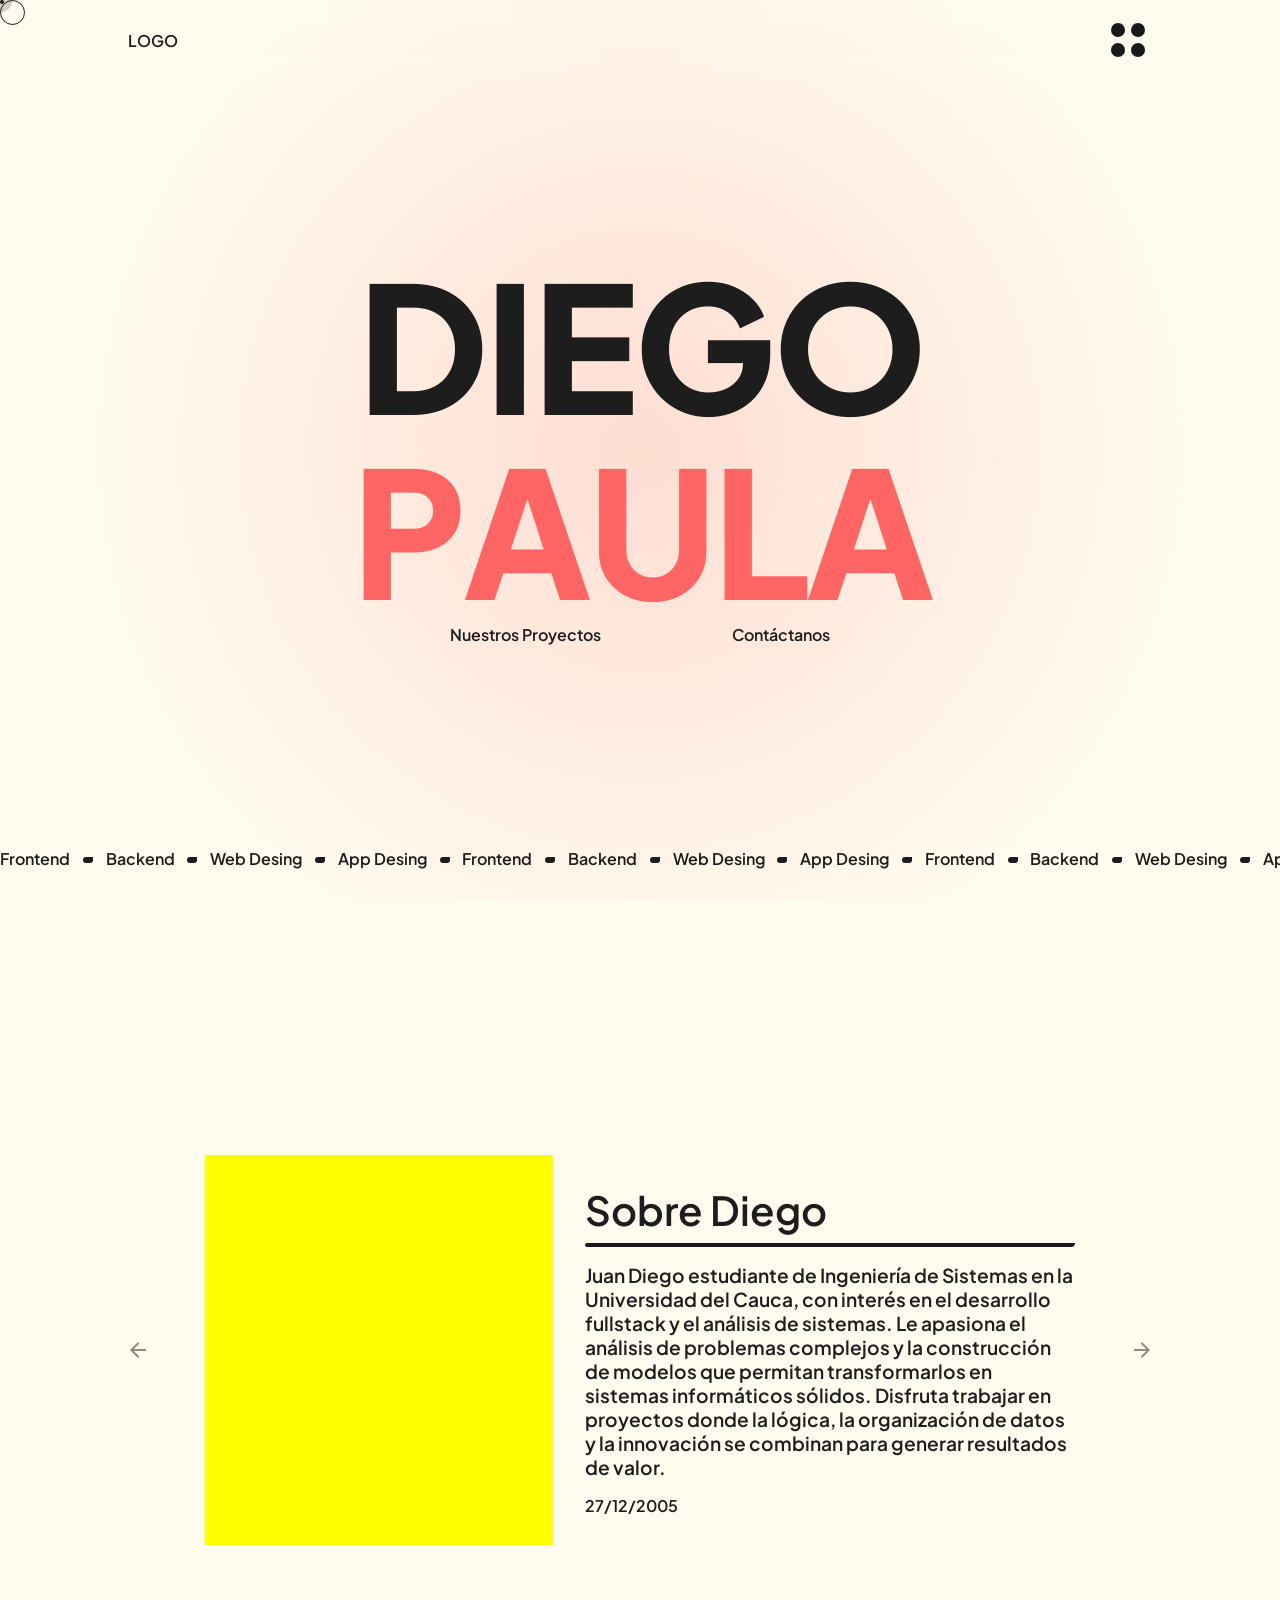
==== commit 5354972b: "sin-framework imagenes pasatiempos" ====
--- a/sin-framework/index.html
+++ b/sin-framework/index.html
@@ -22,7 +22,13 @@
     <div class="background"></div>
     <div class="cursor-dot"></div>
     <div class="cursor border"></div>
-    <div class="cursor-inner"></div>
+    <div class="cursor-inner">
+        <div class="tooltip"><span class="tooltip-descripcion"></span></div>
+        <div class="tooltip image">
+            <img src="">
+            <span class="tooltip-descripcion"></span>
+        </div>
+    </div>
     <header>
         <div id="logo">
             <p>LOGO</p>
@@ -91,8 +97,8 @@
                     <div>A</div>
                 </div>
                 <div class="opciones-home">
-                    <div>Mis Trabajos</div>
-                    <div>Contactame</div>
+                    <div><a href="proyectos.html">Nuestros Proyectos</a></div>
+                    <div><a href="contacto.html">Contáctanos</a></div>
                 </div>
             </div>
         </section>
@@ -102,14 +108,14 @@
                     <input id="slide1" type="radio" name="group" checked>
                     <input id="slide2" type="radio" name="group">
                     <label class="previo" for="slide1">
-                            <span class="material-symbols-outlined">
-                                arrow_back
-                            </span>
+                        <span class="material-symbols-outlined">
+                            arrow_back
+                        </span>
                     </label>
                     <label class="siguiente" for="slide2">
-                            <span class="material-symbols-outlined">
-                                arrow_forward
-                            </span>
+                        <span class="material-symbols-outlined">
+                            arrow_forward
+                        </span>
                     </label>
                     <div class="slider">
                         <div class="slide slide1" for="slide1">
@@ -118,16 +124,19 @@
                                 <div class="about-info info-diego">
                                     <div class="info-header">
                                         <p class="info-header-text">
-                                            Sobre Mí
+                                            Sobre Diego
                                         </p>
                                         <div class="header-divider"></div>
                                     </div>
                                     <div class="info-body">
                                         <p class="info-body-text">
-                                            Diego dolor sit amet consectetur adipisicing elit. Autem fugit totam quaerat
-                                            aperiam laboriosam. Quae porro provident suscipit, repellendus delectus
-                                            beatae
-                                            explicabo et vitae, aspernatur cupiditate assumenda nisi autem error?
+                                            Juan Diego estudiante de Ingeniería de Sistemas en la Universidad del Cauca,
+                                            con
+                                            interés en el desarrollo fullstack y el análisis de sistemas. Le apasiona el
+                                            análisis de problemas complejos y la construcción de modelos que permitan
+                                            transformarlos en sistemas informáticos sólidos. Disfruta trabajar en
+                                            proyectos donde la lógica, la organización de datos y la innovación se
+                                            combinan para generar resultados de valor.
                                         </p>
                                     </div>
                                     <div class="info-nacimiento">
@@ -144,16 +153,18 @@
                                 <div class="about-info info-paula">
                                     <div class="info-header">
                                         <p class="info-header-text">
-                                            Sobre Mí
+                                            Sobre Paula
                                         </p>
                                         <div class="header-divider"></div>
                                     </div>
                                     <div class="info-body">
                                         <p class="info-body-text">
-                                            Paula dolor sit amet consectetur adipisicing elit. Autem fugit totam quaerat
-                                            aperiam laboriosam. Quae porro provident suscipit, repellendus delectus
-                                            beatae
-                                            explicabo et vitae, aspernatur cupiditate assumenda nisi autem error?
+                                            Paula Andrea es estudiante de Ingeniería de Sistemas en la Universidad del Cauca, con
+                                            una formación orientada a la innovación, el diseño y el desarrollo de
+                                            soluciones tecnológicas. Su enfoque combina la capacidad de identificar
+                                            problemas y transformarlos en sistemas informáticos funcionales, con un
+                                            interés constante por mantenerme al día frente a los cambios científicos y
+                                            tecnológicos.
                                         </p>
                                     </div>
                                     <div class="info-nacimiento">
@@ -170,9 +181,98 @@
         </section>
     </div>
     <footer>
-        <p>Tecnologias</p>
+        <div class="tecnologias">
+            <ul>
+                <li>
+                    <span class="text-small">Frontend</span>
+                    <div class="bullet"></div>
+
+                    <span class="text-small">Backend</span>
+                    <div class="bullet"></div>
+
+                    <span class="text-small">Web Desing</span>
+                    <div class="bullet"></div>
+
+                    <span class="text-small">App Desing</span>
+                    <div class="bullet"></div>
+                </li>
+
+                <li>
+                    <span class="text-small">Frontend</span>
+                    <div class="bullet"></div>
+
+                    <span class="text-small">Backend</span>
+                    <div class="bullet"></div>
+
+                    <span class="text-small">Web Desing</span>
+                    <div class="bullet"></div>
+
+                    <span class="text-small">App Desing</span>
+                    <div class="bullet"></div>
+                </li>
+
+                <li>
+                    <span class="text-small">Frontend</span>
+                    <div class="bullet"></div>
+
+                    <span class="text-small">Backend</span>
+                    <div class="bullet"></div>
+
+                    <span class="text-small">Web Desing</span>
+                    <div class="bullet"></div>
+
+                    <span class="text-small">App Desing</span>
+                    <div class="bullet"></div>
+                </li>
+            </ul>
+
+            <ul aria-hidden="true">
+                <li>
+                    <span class="text-small">Frontend</span>
+                    <div class="bullet"></div>
+
+                    <span class="text-small">Backend</span>
+                    <div class="bullet"></div>
+
+                    <span class="text-small">Web Desing</span>
+                    <div class="bullet"></div>
+
+                    <span class="text-small">App Desing</span>
+                    <div class="bullet"></div>
+                </li>
+
+                <li>
+                    <span class="text-small">Frontend</span>
+                    <div class="bullet"></div>
+
+                    <span class="text-small">Backend</span>
+                    <div class="bullet"></div>
+
+                    <span class="text-small">Web Desing</span>
+                    <div class="bullet"></div>
+
+                    <span class="text-small">App Desing</span>
+                    <div class="bullet"></div>
+                </li>
+
+                <li>
+                    <span class="text-small">Frontend</span>
+                    <div class="bullet"></div>
+
+                    <span class="text-small">Backend</span>
+                    <div class="bullet"></div>
+
+                    <span class="text-small">Web Desing</span>
+                    <div class="bullet"></div>
+
+                    <span class="text-small">App Desing</span>
+                    <div class="bullet"></div>
+                </li>
+            </ul>
+        </div>
     </footer>
     <script src="js/animaciones/cursorAnimacion.js"></script>
     <script src="js/funcionalidades/menuFuncionalidad.js"></script>
 </body>
+
 </html>
--- a/sin-framework/css/menu.css
+++ b/sin-framework/css/menu.css
@@ -43,7 +43,6 @@
     display: flex;
     align-items: center;
     gap: 0.5rem;
-    cursor: pointer;
     position: relative;
 }
 
--- a/sin-framework/css/header.css
+++ b/sin-framework/css/header.css
@@ -4,7 +4,7 @@
     left: 0;
     height: 80px;
     width: 100%;
-    padding: 0 5%;
+    padding: 0 10%;
     display: flex;
     justify-content: space-between;
     align-items: center;
@@ -17,6 +17,7 @@
     width: 48px;
     height: 48px;
     position: relative;
+    cursor: pointer !important;
 }
 
 #icono-menu span {
@@ -28,6 +29,7 @@
 
     transform-origin: center;
     transition: transform 0.5s cubic-bezier(.3, .9, .3, .9);
+    cursor: pointer !important;
 }
 
 /* Posiciones iniciales */
--- a/sin-framework/css/cursor.css
+++ b/sin-framework/css/cursor.css
@@ -44,9 +44,56 @@
     display: none;
 }
 
+.cursor.tooltip-active, .cursor-dot.tooltip-active {
+    display: none;
+}
+
+.cursor-inner.tooltip-active {
+    height: 0;
+    width: 0;
+}
+
 /* Efecto hover proyectos */
-.cursor-follower.tooltip-visible {
-    width: 0px;
-    height: 0px;
-    background-color: rgba(var(--text-rgb) 25, 25, 25, 0);
+.tooltip {
+    position: absolute;
+    z-index: 20;
+    top: 50%;
+    left: 50%;
+    opacity: 0;
+    transform: translate(16px, 16px) scale(0);
+    background-color: rgb(25, 25, 25);
+    padding: 6px 12px;
+    border-radius: 20px;
+    transform-origin: left top;
+    box-shadow: 0 2px 8px rgba(0, 0, 0, .2);
+    transition: opacity 0.2s, transform 0.2s, background-color 0.4s, box-shadow 0.4s;
+}
+
+.tooltip.active {
+    opacity: 1;
+    transform: translate(16px, 16px) scale(1);
+}
+
+.tooltip .tooltip-descripcion {
+    font-size: 1.2rem;
+    color: rgb(255, 251, 238);
+}
+
+.tooltip.image {
+    display: flex;
+    align-items: center;
+    gap: 1rem;
+    padding: 6px;
+}
+
+.tooltip.image img {
+    width: 300px;
+    border-radius: 16px;
+    box-shadow: 0 0 10px #0003;
+    overflow-clip-margin: content-box;
+    overflow: clip;
+}
+
+.tooltip.image span {
+    min-width: 180px;
 }
--- a/sin-framework/css/inicio.css
+++ b/sin-framework/css/inicio.css
@@ -4,23 +4,23 @@
     box-sizing: border-box;
     font-family: "Plus Jakarta Sans", sans-serif;
     font-weight: 600;
-    color: rgb(29,29,29);
+    color: rgb(29, 29, 29);
     cursor: none;
 }
 
 body {
-  background: rgb(255,251,238);
+    background: rgb(255, 251, 238);
 }
 
 /* Fondo radial */
 .background {
-  position: fixed;
-  top: 0;
-  left: 0;
-  width: 100%;
-  height: 100%;
-  background: radial-gradient(circle, rgba(255,102,99,0.2) 0%, rgba(255,251,238,0.8) 70%);
-  z-index: -1;
+    position: fixed;
+    top: 0;
+    left: 0;
+    width: 100%;
+    height: 100%;
+    background: radial-gradient(circle, rgba(255, 102, 99, 0.2) 0%, rgba(255, 251, 238, 0.8) 70%);
+    z-index: -1;
 }
 
 #inicio {
@@ -115,12 +115,12 @@
     opacity: 0.5;
     border-radius: 50%;
     border: 2px solid transparent;
-    
+
     transition: 0.5s;
     display: flex;
     justify-content: center;
     align-items: center;
-    z-index: 10000;
+    z-index: 10;
 }
 
 .carrusel label:hover {
@@ -149,7 +149,7 @@
 }
 
 .carrusel .slider .slide {
-    background-color: rgb(255,251,238);
+    background-color: rgb(255, 251, 238);
     position: absolute;
     top: 0;
     left: 0;
@@ -226,6 +226,7 @@
     height: 4px;
     border-radius: 2px 0px 4px 2px;
 }
+
 /*Fin contenido de cada slide estilos */
 
 /*Fin Section About Estilos*/
@@ -237,4 +238,42 @@
     bottom: 0;
     left: 0;
     position: absolute;
+}
+
+.tecnologias {
+    font-size: 1rem;
+    padding-block: 8px;
+    display: flex;
+    overflow: hidden;
+}
+
+.tecnologias ul {
+    list-style: none;
+    display: flex;
+    justify-content: space-between;
+    align-items: center;
+    flex-shrink: 0;
+
+    animation: scroll 40s linear infinite;
+}
+
+.tecnologias ul li {
+    display: flex;
+    justify-content: center;
+    align-items: center;
+}
+
+.tecnologias .bullet {
+    width: 10px;
+    height: 6px;
+    border-radius: 3px 0 3px 3px;
+    background-color: rgb(29, 29, 29);
+    margin: 2px .8rem 0;
+    transition: background-color 0.4s;
+}
+
+@keyframes scroll {
+    to {
+        transform: translateX(-100%);
+    }
 }
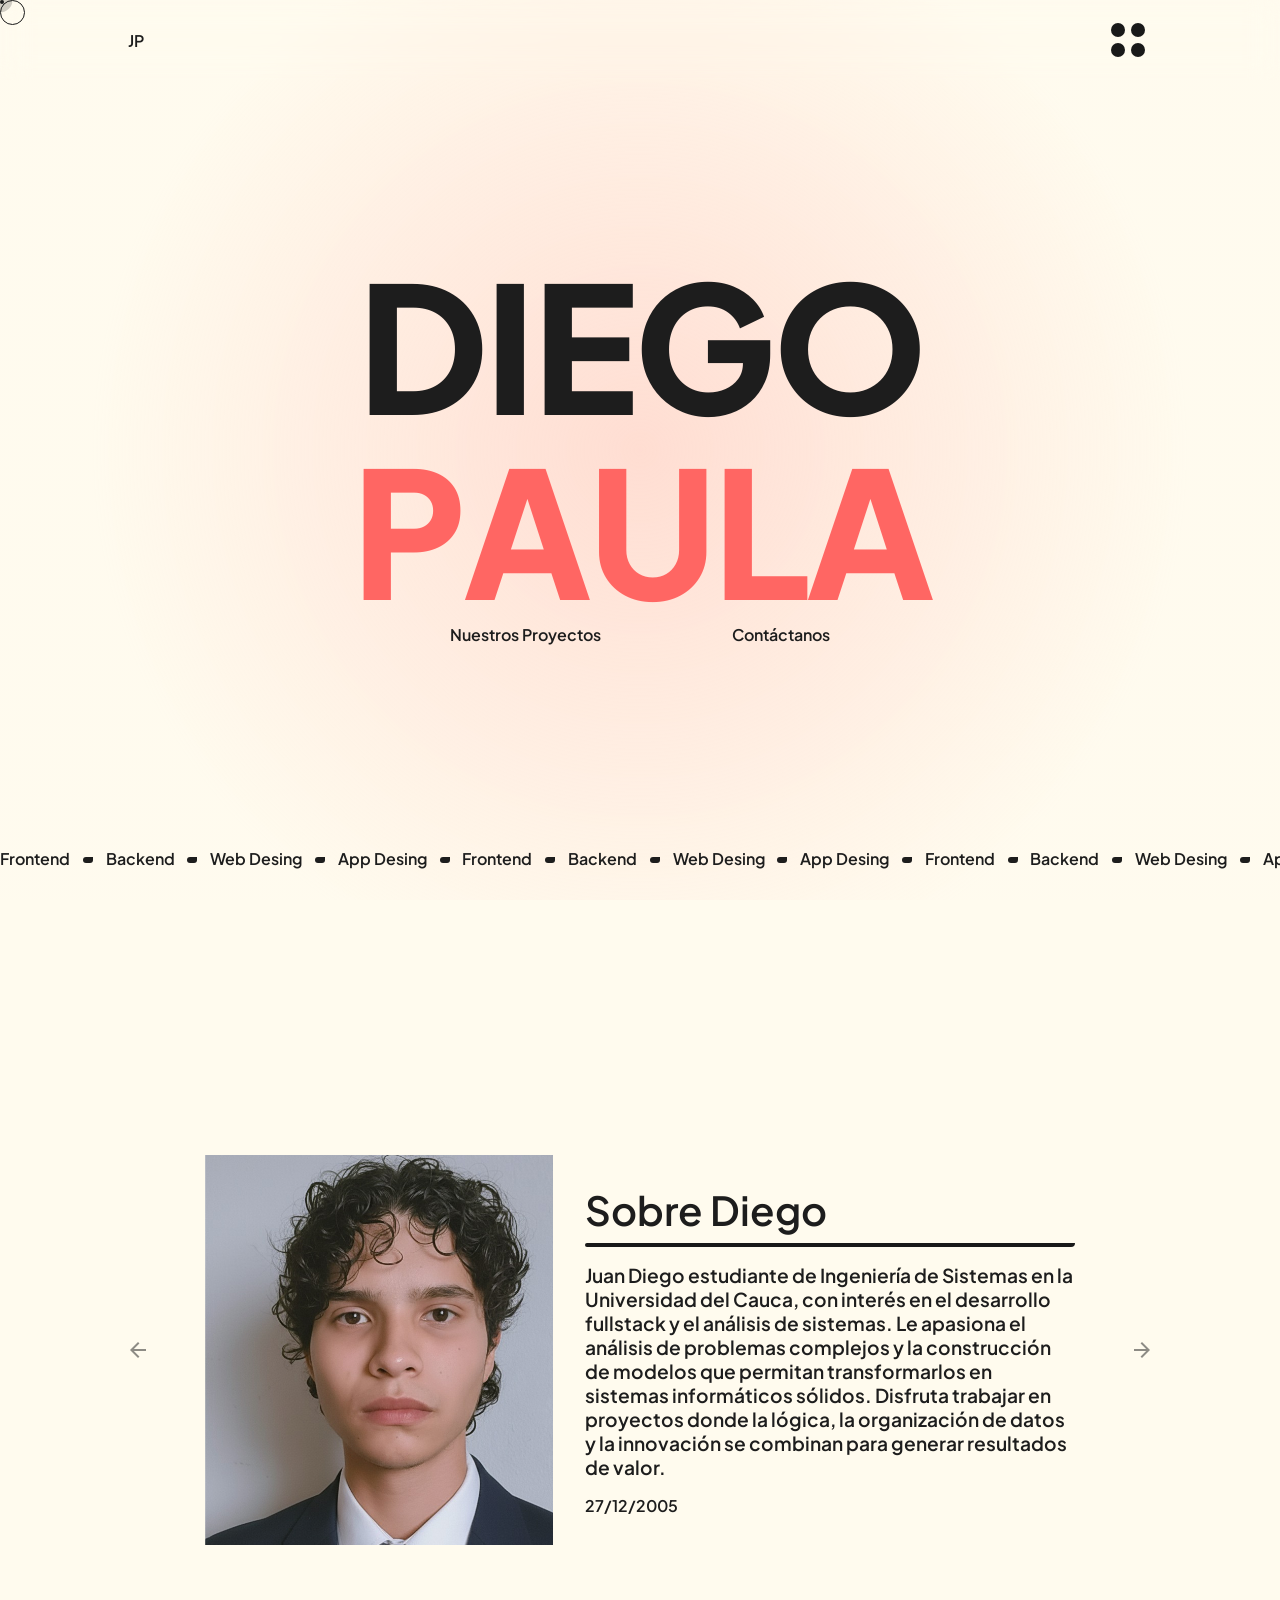
==== commit d087863a: "sin-framework hecho" ====
--- a/sin-framework/index.html
+++ b/sin-framework/index.html
@@ -31,7 +31,7 @@
     </div>
     <header>
         <div id="logo">
-            <p>LOGO</p>
+            <p><a href="index.html">JP</a></p>
         </div>
         <div id="icono-menu">
             <span class="circle-left-top"></span>
@@ -120,7 +120,9 @@
                     <div class="slider">
                         <div class="slide slide1" for="slide1">
                             <div class="content-slide">
-                                <div class="about-img img-diego"></div>
+                                <div class="about-img img-diego">
+                                    <img src="assets/images/diego.svg" alt="imagen Diego">
+                                </div>
                                 <div class="about-info info-diego">
                                     <div class="info-header">
                                         <p class="info-header-text">
@@ -149,7 +151,9 @@
                         </div>
                         <div class="slide slide2" for="slide2">
                             <div class="content-slide">
-                                <div class="about-img img-paula"></div>
+                                <div class="about-img img-paula">
+                                    <img src="assets/images/paula.svg" alt="imagen Paula">
+                                </div>
                                 <div class="about-info info-paula">
                                     <div class="info-header">
                                         <p class="info-header-text">
--- a/sin-framework/css/inicio.css
+++ b/sin-framework/css/inicio.css
@@ -201,6 +201,12 @@
     width: 40%;
     height: 100%;
     background-color: yellow;
+    overflow: hidden;
+}
+
+.about-img img {
+    width: 100;
+    height: 100%;
 }
 
 .about-info {
